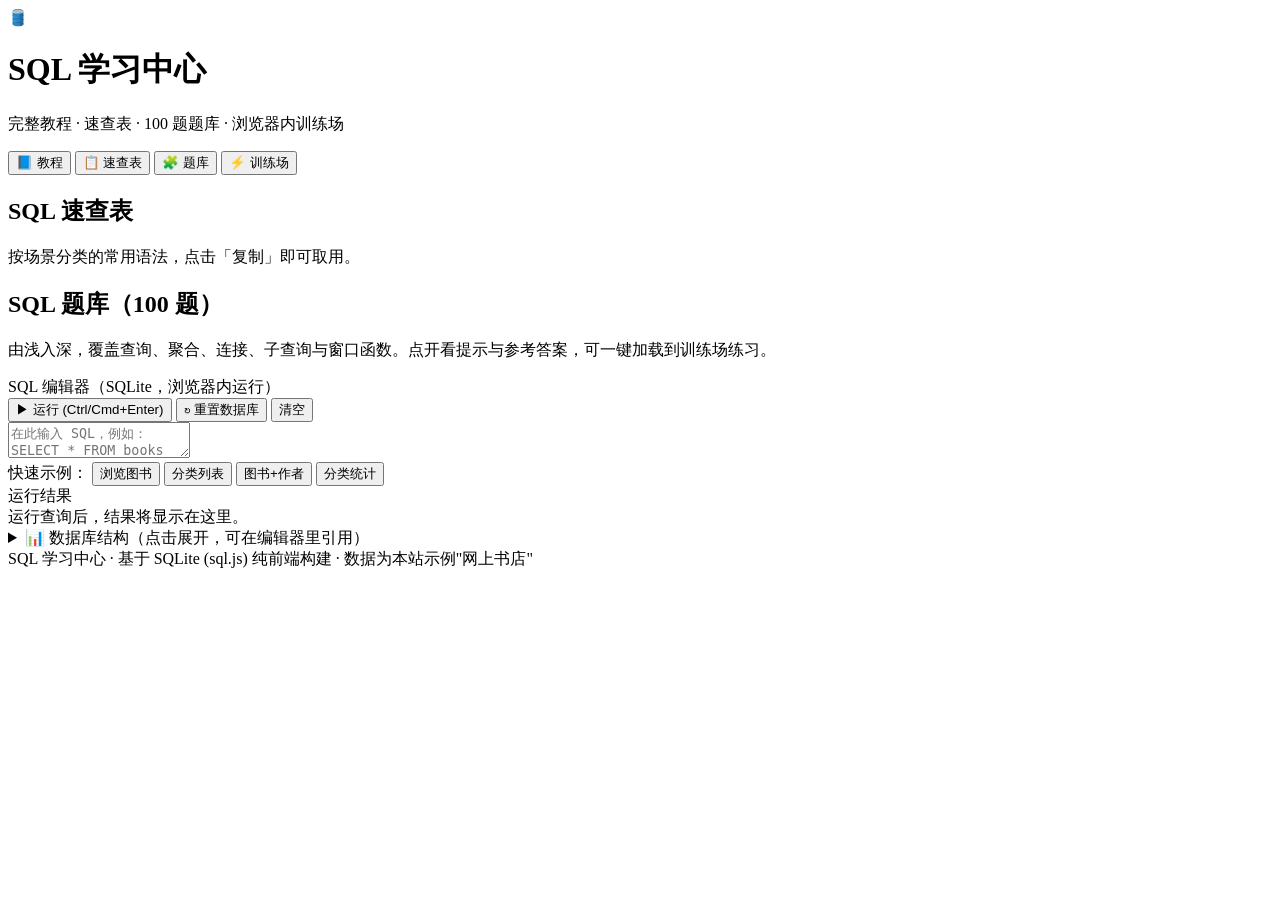
==== index.html @ 4da57998 "Add files via upload" ====
<!DOCTYPE html>
<html lang="zh-CN">
<head>
  <meta charset="UTF-8" />
  <meta name="viewport" content="width=device-width, initial-scale=1.0" />
  <title>SQL 学习中心 · 教程 / 速查表 / 题库 / 训练场</title>
  <link rel="stylesheet" href="css/style.css" />
</head>
<body>
  <header class="topbar">
    <div class="brand">
      <span class="logo">🛢️</span>
      <div>
        <h1>SQL 学习中心</h1>
        <p class="subtitle">完整教程 · 速查表 · 100 题题库 · 浏览器内训练场</p>
      </div>
    </div>
    <nav class="tabs" id="tabs">
      <button class="tab active" data-target="tutorial">📘 教程</button>
      <button class="tab" data-target="cheatsheet">📋 速查表</button>
      <button class="tab" data-target="questions">🧩 题库</button>
      <button class="tab" data-target="practice">⚡ 训练场</button>
    </nav>
  </header>

  <!-- 教程 -->
  <section id="tutorial" class="panel active">
    <aside class="tut-side" id="tutSide"></aside>
    <div class="tut-main" id="tutMain"></div>
  </section>

  <!-- 速查表 -->
  <section id="cheatsheet" class="panel">
    <div class="section-head">
      <h2>SQL 速查表</h2>
      <p>按场景分类的常用语法，点击「复制」即可取用。</p>
    </div>
    <div id="cheatGrid" class="cheat-grid"></div>
  </section>

  <!-- 题库 -->
  <section id="questions" class="panel">
    <div class="section-head">
      <h2>SQL 题库（100 题）</h2>
      <p>由浅入深，覆盖查询、聚合、连接、子查询与窗口函数。点开看提示与参考答案，可一键加载到训练场练习。</p>
    </div>
    <div class="q-filters" id="qFilters"></div>
    <div class="q-stats" id="qStats"></div>
    <div id="qList" class="q-list"></div>
  </section>

  <!-- 训练场 -->
  <section id="practice" class="panel">
    <div class="practice-wrap">
      <div class="editor-col">
        <div class="editor-head">
          <span>SQL 编辑器（SQLite，浏览器内运行）</span>
          <div class="editor-actions">
            <button id="runBtn" class="btn primary">▶ 运行 (Ctrl/Cmd+Enter)</button>
            <button id="resetBtn" class="btn">↻ 重置数据库</button>
            <button id="clearBtn" class="btn">清空</button>
          </div>
        </div>
        <textarea id="sqlInput" spellcheck="false" placeholder="在此输入 SQL，例如：SELECT * FROM books LIMIT 10;"></textarea>
        <div class="editor-quick">
          <span>快速示例：</span>
          <button class="chip" data-q="SELECT * FROM books LIMIT 10;">浏览图书</button>
          <button class="chip" data-q="SELECT name FROM categories;">分类列表</button>
          <button class="chip" data-q="SELECT b.title, a.name AS 作者 FROM books b JOIN authors a ON b.author_id=a.author_id LIMIT 10;">图书+作者</button>
          <button class="chip" data-q="SELECT category_id, COUNT(*) AS 数量 FROM books GROUP BY category_id;">分类统计</button>
        </div>
      </div>
      <div class="result-col">
        <div class="result-head">
          <span>运行结果</span>
          <span id="resultMeta" class="result-meta"></span>
        </div>
        <div id="resultArea" class="result-area">
          <div class="placeholder">运行查询后，结果将显示在这里。</div>
        </div>
        <details class="schema-box">
          <summary>📊 数据库结构（点击展开，可在编辑器里引用）</summary>
          <div id="schemaInfo" class="schema-info"></div>
        </details>
      </div>
    </div>
  </section>

  <footer class="footer">
    <span>SQL 学习中心 · 基于 SQLite (sql.js) 纯前端构建 · 数据为本站示例"网上书店"</span>
  </footer>

  <script src="lib/sql-wasm.js"></script>
  <script src="js/db.js"></script>
  <script src="js/tutorial.js"></script>
  <script src="js/cheatsheet.js"></script>
  <script src="js/questions.js"></script>
  <script src="js/app.js"></script>
</body>
</html>
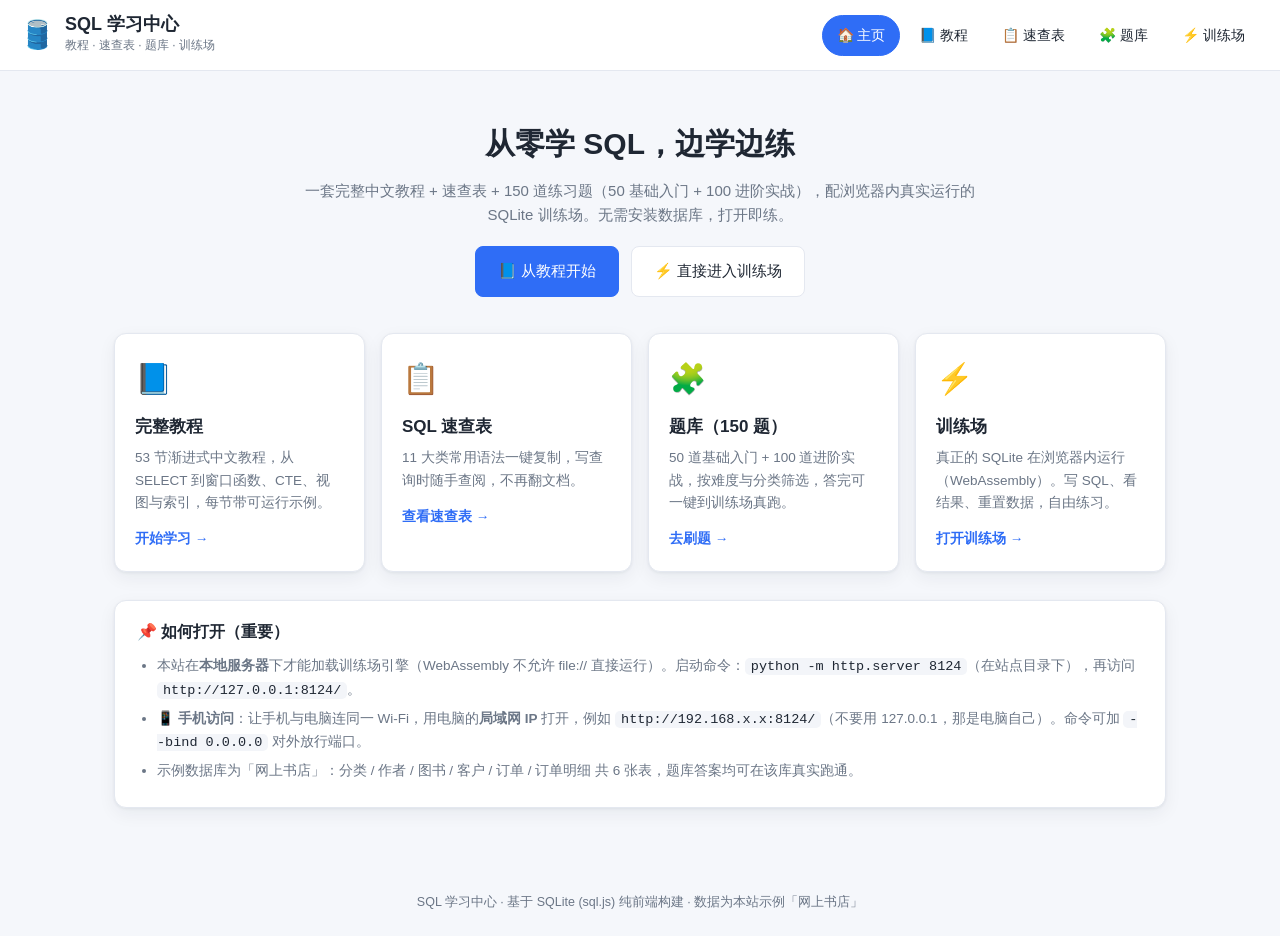
==== commit dda007c0: "update" ====
--- a/index.html
+++ b/index.html
@@ -3,98 +3,79 @@
 <head>
   <meta charset="UTF-8" />
   <meta name="viewport" content="width=device-width, initial-scale=1.0" />
-  <title>SQL 学习中心 · 教程 / 速查表 / 题库 / 训练场</title>
+  <title>SQL 学习中心 · 主页</title>
   <link rel="stylesheet" href="css/style.css" />
 </head>
-<body>
+<body data-page="home">
   <header class="topbar">
     <div class="brand">
+      <button class="menu-toggle" id="menuToggle" aria-label="菜单" aria-expanded="false">☰</button>
       <span class="logo">🛢️</span>
-      <div>
-        <h1>SQL 学习中心</h1>
-        <p class="subtitle">完整教程 · 速查表 · 100 题题库 · 浏览器内训练场</p>
+      <div class="brand-text">
+        <a href="index.html" class="brand-link"><h1>SQL 学习中心</h1></a>
+        <p class="subtitle">教程 · 速查表 · 题库 · 训练场</p>
       </div>
     </div>
-    <nav class="tabs" id="tabs">
-      <button class="tab active" data-target="tutorial">📘 教程</button>
-      <button class="tab" data-target="cheatsheet">📋 速查表</button>
-      <button class="tab" data-target="questions">🧩 题库</button>
-      <button class="tab" data-target="practice">⚡ 训练场</button>
+    <nav class="nav" id="nav">
+      <a href="index.html" data-nav="home">🏠 主页</a>
+      <a href="tutorial.html" data-nav="tutorial">📘 教程</a>
+      <a href="cheatsheet.html" data-nav="cheatsheet">📋 速查表</a>
+      <a href="questions.html" data-nav="questions">🧩 题库</a>
+      <a href="practice.html" data-nav="practice">⚡ 训练场</a>
     </nav>
   </header>
 
-  <!-- 教程 -->
-  <section id="tutorial" class="panel active">
-    <aside class="tut-side" id="tutSide"></aside>
-    <div class="tut-main" id="tutMain"></div>
-  </section>
+  <main class="home">
+    <section class="hero">
+      <h1>从零学 SQL，边学边练</h1>
+      <p>一套完整中文教程 + 速查表 + 150 道练习题（50 基础入门 + 100 进阶实战），配浏览器内真实运行的 SQLite 训练场。无需安装数据库，打开即练。</p>
+      <div class="hero-actions">
+        <a class="btn primary big" href="tutorial.html">📘 从教程开始</a>
+        <a class="btn big" href="practice.html">⚡ 直接进入训练场</a>
+      </div>
+    </section>
 
-  <!-- 速查表 -->
-  <section id="cheatsheet" class="panel">
-    <div class="section-head">
-      <h2>SQL 速查表</h2>
-      <p>按场景分类的常用语法，点击「复制」即可取用。</p>
-    </div>
-    <div id="cheatGrid" class="cheat-grid"></div>
-  </section>
+    <section class="home-cards">
+      <a class="home-card" href="tutorial.html">
+        <div class="hc-icon">📘</div>
+        <h3>完整教程</h3>
+        <p>53 节渐进式中文教程，从 SELECT 到窗口函数、CTE、视图与索引，每节带可运行示例。</p>
+        <span class="hc-go">开始学习 →</span>
+      </a>
+      <a class="home-card" href="cheatsheet.html">
+        <div class="hc-icon">📋</div>
+        <h3>SQL 速查表</h3>
+        <p>11 大类常用语法一键复制，写查询时随手查阅，不再翻文档。</p>
+        <span class="hc-go">查看速查表 →</span>
+      </a>
+      <a class="home-card" href="questions.html">
+        <div class="hc-icon">🧩</div>
+        <h3>题库（150 题）</h3>
+        <p>50 道基础入门 + 100 道进阶实战，按难度与分类筛选，答完可一键到训练场真跑。</p>
+        <span class="hc-go">去刷题 →</span>
+      </a>
+      <a class="home-card" href="practice.html">
+        <div class="hc-icon">⚡</div>
+        <h3>训练场</h3>
+        <p>真正的 SQLite 在浏览器内运行（WebAssembly）。写 SQL、看结果、重置数据，自由练习。</p>
+        <span class="hc-go">打开训练场 →</span>
+      </a>
+    </section>
 
-  <!-- 题库 -->
-  <section id="questions" class="panel">
-    <div class="section-head">
-      <h2>SQL 题库（100 题）</h2>
-      <p>由浅入深，覆盖查询、聚合、连接、子查询与窗口函数。点开看提示与参考答案，可一键加载到训练场练习。</p>
-    </div>
-    <div class="q-filters" id="qFilters"></div>
-    <div class="q-stats" id="qStats"></div>
-    <div id="qList" class="q-list"></div>
-  </section>
-
-  <!-- 训练场 -->
-  <section id="practice" class="panel">
-    <div class="practice-wrap">
-      <div class="editor-col">
-        <div class="editor-head">
-          <span>SQL 编辑器（SQLite，浏览器内运行）</span>
-          <div class="editor-actions">
-            <button id="runBtn" class="btn primary">▶ 运行 (Ctrl/Cmd+Enter)</button>
-            <button id="resetBtn" class="btn">↻ 重置数据库</button>
-            <button id="clearBtn" class="btn">清空</button>
-          </div>
-        </div>
-        <textarea id="sqlInput" spellcheck="false" placeholder="在此输入 SQL，例如：SELECT * FROM books LIMIT 10;"></textarea>
-        <div class="editor-quick">
-          <span>快速示例：</span>
-          <button class="chip" data-q="SELECT * FROM books LIMIT 10;">浏览图书</button>
-          <button class="chip" data-q="SELECT name FROM categories;">分类列表</button>
-          <button class="chip" data-q="SELECT b.title, a.name AS 作者 FROM books b JOIN authors a ON b.author_id=a.author_id LIMIT 10;">图书+作者</button>
-          <button class="chip" data-q="SELECT category_id, COUNT(*) AS 数量 FROM books GROUP BY category_id;">分类统计</button>
-        </div>
-      </div>
-      <div class="result-col">
-        <div class="result-head">
-          <span>运行结果</span>
-          <span id="resultMeta" class="result-meta"></span>
-        </div>
-        <div id="resultArea" class="result-area">
-          <div class="placeholder">运行查询后，结果将显示在这里。</div>
-        </div>
-        <details class="schema-box">
-          <summary>📊 数据库结构（点击展开，可在编辑器里引用）</summary>
-          <div id="schemaInfo" class="schema-info"></div>
-        </details>
-      </div>
-    </div>
-  </section>
+    <section class="home-note">
+      <h3>📌 如何打开（重要）</h3>
+      <ul>
+        <li>本站在<b>本地服务器</b>下才能加载训练场引擎（WebAssembly 不允许 file:// 直接运行）。启动命令：<code>python -m http.server 8124</code>（在站点目录下），再访问 <code>http://127.0.0.1:8124/</code>。</li>
+        <li>📱 <b>手机访问</b>：让手机与电脑连同一 Wi-Fi，用电脑的<b>局域网 IP</b> 打开，例如 <code>http://192.168.x.x:8124/</code>（不要用 127.0.0.1，那是电脑自己）。命令可加 <code>--bind 0.0.0.0</code> 对外放行端口。</li>
+        <li>示例数据库为「网上书店」：分类 / 作者 / 图书 / 客户 / 订单 / 订单明细 共 6 张表，题库答案均可在该库真实跑通。</li>
+      </ul>
+    </section>
+  </main>
 
   <footer class="footer">
-    <span>SQL 学习中心 · 基于 SQLite (sql.js) 纯前端构建 · 数据为本站示例"网上书店"</span>
+    <span>SQL 学习中心 · 基于 SQLite (sql.js) 纯前端构建 · 数据为本站示例「网上书店」</span>
   </footer>
 
-  <script src="lib/sql-wasm.js"></script>
-  <script src="js/db.js"></script>
-  <script src="js/tutorial.js"></script>
-  <script src="js/cheatsheet.js"></script>
-  <script src="js/questions.js"></script>
-  <script src="js/app.js"></script>
+  <script src="js/site.js"></script>
 </body>
 </html>
--- a/css/style.css
+++ b/css/style.css
@@ -0,0 +1,280 @@
+:root {
+  --bg: #f5f7fb;
+  --panel: #ffffff;
+  --ink: #1f2733;
+  --muted: #6b7686;
+  --line: #e4e8f0;
+  --brand: #2f6df6;
+  --brand-soft: #eaf1ff;
+  --green: #1aa86b;
+  --orange: #e8862e;
+  --red: #e0483e;
+  --code-bg: #f3f5f9;
+  --shadow: 0 1px 3px rgba(20,30,50,.06), 0 6px 18px rgba(20,30,50,.06);
+  --radius: 12px;
+}
+
+* { box-sizing: border-box; }
+html, body { margin: 0; padding: 0; }
+body {
+  font-family: -apple-system, BlinkMacSystemFont, "Segoe UI", "PingFang SC", "Microsoft YaHei", sans-serif;
+  background: var(--bg);
+  color: var(--ink);
+  line-height: 1.65;
+  font-size: 15px;
+}
+
+/* ---------- 顶栏 / 导航 ---------- */
+.topbar {
+  position: relative;
+  display: flex; align-items: center; justify-content: space-between;
+  flex-wrap: wrap; gap: 10px;
+  padding: 12px 20px;
+  background: var(--panel);
+  border-bottom: 1px solid var(--line);
+  position: sticky; top: 0; z-index: 30;
+}
+.brand { display: flex; align-items: center; gap: 10px; min-width: 0; }
+.brand .logo { font-size: 28px; }
+.brand h1 { font-size: 18px; margin: 0; line-height: 1.2; }
+.brand-link { text-decoration: none; color: inherit; }
+.subtitle { margin: 0; color: var(--muted); font-size: 12px; }
+.menu-toggle {
+  display: none; border: none; background: transparent; color: var(--ink);
+  font-size: 22px; cursor: pointer; padding: 4px 8px; line-height: 1;
+}
+.nav { display: flex; gap: 4px; flex-wrap: wrap; }
+.nav a {
+  text-decoration: none; color: var(--ink); padding: 8px 14px; border-radius: 999px;
+  font-size: 14px; border: 1px solid transparent; transition: all .15s ease; white-space: nowrap;
+}
+.nav a:hover { border-color: var(--brand); color: var(--brand); }
+.nav a.active { background: var(--brand); color: #fff; border-color: var(--brand); }
+
+/* ---------- 通用内容容器 ---------- */
+main { max-width: 1180px; margin: 0 auto; padding: 22px 24px 60px; }
+.home { max-width: 1100px; }
+.practice-page { max-width: 1280px; }
+.section-head { margin-bottom: 18px; }
+.section-head h2 { margin: 0 0 4px; font-size: 22px; }
+.section-head p { margin: 0; color: var(--muted); max-width: 820px; }
+
+/* ---------- 通用按钮 ---------- */
+.btn {
+  border: 1px solid var(--line); background: #fff; color: var(--ink);
+  padding: 8px 14px; border-radius: 8px; cursor: pointer; font-size: 13.5px;
+  text-decoration: none; display: inline-block; transition: all .15s ease;
+}
+.btn:hover { border-color: var(--brand); color: var(--brand); }
+.btn.primary { background: var(--brand); color: #fff; border-color: var(--brand); }
+.btn.primary:hover { filter: brightness(1.05); color: #fff; }
+.btn.small { padding: 5px 10px; font-size: 12.5px; }
+.btn.big { padding: 12px 22px; font-size: 15px; }
+
+/* ---------- 主页 ---------- */
+.hero { text-align: center; padding: 26px 10px 8px; }
+.hero h1 { font-size: 30px; margin: 0 0 10px; }
+.hero p { color: var(--muted); max-width: 680px; margin: 0 auto 18px; font-size: 15px; }
+.hero-actions { display: flex; gap: 12px; justify-content: center; flex-wrap: wrap; }
+.home-cards { display: grid; grid-template-columns: repeat(auto-fit, minmax(230px, 1fr)); gap: 16px; margin: 28px 0; }
+.home-card {
+  display: block; background: var(--panel); border: 1px solid var(--line);
+  border-radius: var(--radius); padding: 20px; box-shadow: var(--shadow);
+  text-decoration: none; color: inherit;
+  transition: transform .15s ease, box-shadow .15s ease, border-color .15s ease;
+}
+.home-card:hover { transform: translateY(-3px); border-color: var(--brand); }
+.hc-icon { font-size: 30px; }
+.home-card h3 { margin: 10px 0 6px; font-size: 17px; }
+.home-card p { color: var(--muted); font-size: 13.5px; margin: 0 0 12px; }
+.hc-go { color: var(--brand); font-size: 13.5px; font-weight: 600; }
+.home-note {
+  background: var(--panel); border: 1px solid var(--line); border-radius: var(--radius);
+  padding: 18px 22px; box-shadow: var(--shadow);
+}
+.home-note h3 { margin: 0 0 10px; font-size: 16px; }
+.home-note ul { margin: 0; padding-left: 20px; color: var(--muted); font-size: 13.5px; }
+.home-note li { margin: 6px 0; }
+.home-note code { background: var(--code-bg); padding: 1px 6px; border-radius: 5px; color: var(--ink); }
+
+/* ---------- 教程 ---------- */
+.tut-layout { display: flex; gap: 22px; align-items: flex-start; }
+.tut-side {
+  flex: 0 0 220px; position: sticky; top: 84px; align-self: flex-start;
+  background: var(--panel); border: 1px solid var(--line); border-radius: var(--radius);
+  padding: 10px; box-shadow: var(--shadow); max-height: 80vh; overflow: auto;
+}
+.tut-side button {
+  display: block; width: 100%; text-align: left; border: none; background: transparent;
+  padding: 9px 12px; border-radius: 8px; cursor: pointer; color: var(--ink); font-size: 14px;
+}
+.tut-side button:hover { background: var(--brand-soft); }
+.tut-side button.active { background: var(--brand); color: #fff; }
+.tut-main {
+  flex: 1; min-width: 0; background: var(--panel); border: 1px solid var(--line);
+  border-radius: var(--radius); padding: 24px 28px; box-shadow: var(--shadow);
+}
+.tut-main h3 { margin-top: 0; font-size: 21px; }
+.tut-main p { margin: 10px 0; }
+.tut-main ul { padding-left: 20px; }
+.tut-main code {
+  background: var(--code-bg); padding: 1px 6px; border-radius: 5px;
+  font-family: "SFMono-Regular", Consolas, "Liberation Mono", monospace; font-size: 13px;
+}
+.tut-main pre {
+  background: #0f1626; color: #e6ecf5; padding: 14px 16px; border-radius: 10px;
+  overflow: auto; font-size: 13px; line-height: 1.55;
+}
+.tut-main pre code { background: transparent; color: inherit; padding: 0; }
+.tut-tip {
+  background: var(--brand-soft); border-left: 4px solid var(--brand);
+  padding: 10px 14px; border-radius: 8px; margin-top: 16px; color: #234;
+}
+.tut-example-head { display: flex; align-items: center; justify-content: space-between; margin-top: 18px; gap: 10px; flex-wrap: wrap; }
+
+/* ---------- 速查表 ---------- */
+.cheat-grid { display: grid; grid-template-columns: repeat(auto-fill, minmax(320px, 1fr)); gap: 16px; }
+.cheat-card {
+  background: var(--panel); border: 1px solid var(--line); border-radius: var(--radius);
+  padding: 14px 16px; box-shadow: var(--shadow);
+}
+.cheat-card h3 { margin: 0 0 10px; font-size: 16px; color: var(--brand); }
+.cheat-row {
+  display: flex; align-items: center; justify-content: space-between; gap: 10px;
+  padding: 7px 0; border-top: 1px dashed var(--line);
+}
+.cheat-row:first-of-type { border-top: none; }
+.cheat-syntax {
+  font-family: "SFMono-Regular", Consolas, monospace; font-size: 12.8px;
+  background: var(--code-bg); padding: 4px 8px; border-radius: 6px; flex: 1; min-width: 0;
+  overflow-x: auto; white-space: nowrap;
+}
+.cheat-desc { color: var(--muted); font-size: 12.5px; flex: 0 0 88px; text-align: right; }
+.copy-btn {
+  border: none; background: var(--brand-soft); color: var(--brand); cursor: pointer;
+  border-radius: 6px; padding: 4px 8px; font-size: 12px; flex: 0 0 auto;
+}
+.copy-btn:hover { background: var(--brand); color: #fff; }
+
+/* ---------- 题库 ---------- */
+.q-filters { display: flex; flex-direction: column; gap: 8px; margin-bottom: 12px; }
+.filter-row { display: flex; gap: 6px; flex-wrap: wrap; align-items: center; }
+.filter-label { font-size: 12.5px; color: var(--muted); }
+.q-filters button {
+  border: 1px solid var(--line); background: #fff; padding: 6px 13px; border-radius: 999px;
+  cursor: pointer; font-size: 13px;
+}
+.q-filters button.active { background: var(--brand); color: #fff; border-color: var(--brand); }
+.q-stats { color: var(--muted); font-size: 13px; margin-bottom: 14px; }
+.q-list { display: grid; grid-template-columns: repeat(auto-fill, minmax(340px, 1fr)); gap: 14px; }
+.q-card {
+  background: var(--panel); border: 1px solid var(--line); border-radius: var(--radius);
+  padding: 14px 16px; box-shadow: var(--shadow);
+}
+.q-card .q-top { display: flex; align-items: center; gap: 8px; margin-bottom: 6px; }
+.q-no { font-weight: 700; color: var(--brand); font-size: 14px; }
+.q-cat { color: var(--muted); font-size: 12px; }
+.badge { font-size: 11px; padding: 2px 8px; border-radius: 999px; margin-left: auto; }
+.badge.基础入门 { background: #e7f6ee; color: var(--green); }
+.badge.进阶实战 { background: #fdeae8; color: var(--red); }
+.q-q { font-size: 14.5px; margin: 6px 0 10px; }
+.q-actions { display: flex; gap: 8px; flex-wrap: wrap; }
+.q-body { margin-top: 10px; border-top: 1px dashed var(--line); padding-top: 10px; display: none; }
+.q-body.open { display: block; }
+.q-body .lbl { font-size: 12px; color: var(--muted); margin: 8px 0 3px; }
+.q-body pre { background: #0f1626; color: #e6ecf5; padding: 10px 12px; border-radius: 8px; overflow: auto; font-size: 12.5px; }
+.q-body code { background: transparent; }
+
+/* ---------- 题库带过来的题目面板 ---------- */
+.question-panel {
+  background: var(--brand-soft); border: 1px solid #cfe0ff; border-radius: var(--radius);
+  padding: 14px 16px; margin-bottom: 16px; box-shadow: var(--shadow);
+}
+.qm-head { display: flex; align-items: center; gap: 8px; margin-bottom: 6px; }
+.qm-no { font-weight: 700; color: var(--brand); font-size: 14px; }
+.qm-q { font-size: 15px; margin: 6px 0 12px; }
+.qm-actions { display: flex; gap: 8px; flex-wrap: wrap; }
+.qm-hint { margin-top: 10px; background: #fff; border-left: 4px solid var(--brand); padding: 8px 12px; border-radius: 8px; font-size: 13.5px; }
+
+/* ---------- 训练场 ---------- */
+.practice-wrap { display: flex; gap: 18px; align-items: stretch; }
+.editor-col { flex: 1 1 50%; min-width: 320px; display: flex; flex-direction: column; }
+.result-col { flex: 1 1 50%; min-width: 320px; display: flex; flex-direction: column; }
+.editor-head, .result-head {
+  display: flex; align-items: center; justify-content: space-between; gap: 10px;
+  background: var(--panel); border: 1px solid var(--line); border-radius: var(--radius) var(--radius) 0 0;
+  padding: 10px 14px; font-size: 13.5px; flex-wrap: wrap;
+}
+.editor-actions { display: flex; gap: 6px; flex-wrap: wrap; }
+.engine-status { font-size: 12px; color: var(--orange); margin-left: 8px; }
+#sqlInput {
+  width: 100%; min-height: 320px; resize: vertical; border: 1px solid var(--line);
+  border-top: none; border-radius: 0 0 var(--radius) var(--radius);
+  padding: 14px 16px; font-family: "SFMono-Regular", Consolas, monospace; font-size: 16px;
+  line-height: 1.6; background: #0f1626; color: #e6ecf5; outline: none;
+}
+.editor-quick { margin-top: 10px; display: flex; gap: 8px; flex-wrap: wrap; align-items: center; font-size: 12.5px; color: var(--muted); }
+.chip { border: 1px solid var(--line); background: #fff; border-radius: 999px; padding: 4px 12px; cursor: pointer; font-size: 12.5px; }
+.chip:hover { border-color: var(--brand); color: var(--brand); }
+.result-area {
+  flex: 1; min-height: 320px; background: var(--panel); border: 1px solid var(--line);
+  border-top: none; border-radius: 0 0 var(--radius) var(--radius); padding: 14px; overflow: auto;
+}
+.result-area .placeholder { color: var(--muted); text-align: center; margin-top: 90px; }
+.result-meta { color: var(--muted); font-size: 12.5px; }
+.tbl-scroll { overflow-x: auto; }
+table.result-tbl { border-collapse: collapse; width: 100%; font-size: 13px; }
+table.result-tbl th, table.result-tbl td {
+  border: 1px solid var(--line); padding: 6px 10px; text-align: left; white-space: nowrap;
+}
+table.result-tbl th { background: var(--brand-soft); position: sticky; top: 0; }
+table.result-tbl tr:nth-child(even) td { background: #fafbfe; }
+.err-box { background: #fdecea; border: 1px solid #f5c6c2; color: #a3231b; padding: 12px 14px; border-radius: 8px; font-size: 13px; white-space: pre-wrap; }
+.ok-box { background: #e7f6ee; border: 1px solid #b7e3cb; color: #157a4d; padding: 10px 14px; border-radius: 8px; font-size: 13px; }
+.schema-box { margin-top: 12px; background: var(--panel); border: 1px solid var(--line); border-radius: var(--radius); padding: 8px 14px; }
+.schema-box summary { cursor: pointer; font-size: 13.5px; }
+.schema-info { font-size: 12.5px; color: var(--muted); margin-top: 8px; }
+.schema-info code { background: var(--code-bg); padding: 1px 5px; border-radius: 4px; color: var(--ink); }
+
+/* ---------- 页脚 ---------- */
+.footer { text-align: center; color: var(--muted); font-size: 12.5px; padding: 24px; }
+
+/* ---------- 响应式（手机 / 平板） ---------- */
+@media (max-width: 860px) {
+  .practice-wrap { flex-direction: column; }
+  #sqlInput { min-height: 220px; }
+  .result-area { min-height: 240px; }
+}
+
+@media (max-width: 760px) {
+  .menu-toggle { display: block; }
+  .nav {
+    display: none; position: absolute; top: 100%; left: 0; right: 0;
+    flex-direction: column; gap: 2px; background: var(--panel);
+    border-bottom: 1px solid var(--line); padding: 8px; box-shadow: var(--shadow); z-index: 40;
+  }
+  .nav.open { display: flex; }
+  .nav a { padding: 12px 14px; border-radius: 8px; }
+
+  .topbar { padding: 10px 14px; }
+  .subtitle { display: none; }
+  main { padding: 16px 14px 50px; }
+  .home { padding: 16px 14px 50px; }
+
+  .tut-layout { flex-direction: column; }
+  .tut-side {
+    position: static; width: 100%; max-height: none; display: flex; gap: 6px;
+    overflow-x: auto; padding-bottom: 6px;
+  }
+  .tut-side button { width: auto; white-space: nowrap; }
+  .tut-main { padding: 18px 16px; }
+
+  .cheat-grid, .q-list { grid-template-columns: 1fr; }
+  .cheat-desc { flex-basis: 70px; }
+  .hero h1 { font-size: 24px; }
+}
+
+@media (max-width: 420px) {
+  .editor-actions .btn { padding: 7px 10px; font-size: 12.5px; }
+  .q-actions .btn { flex: 1 1 auto; text-align: center; }
+}
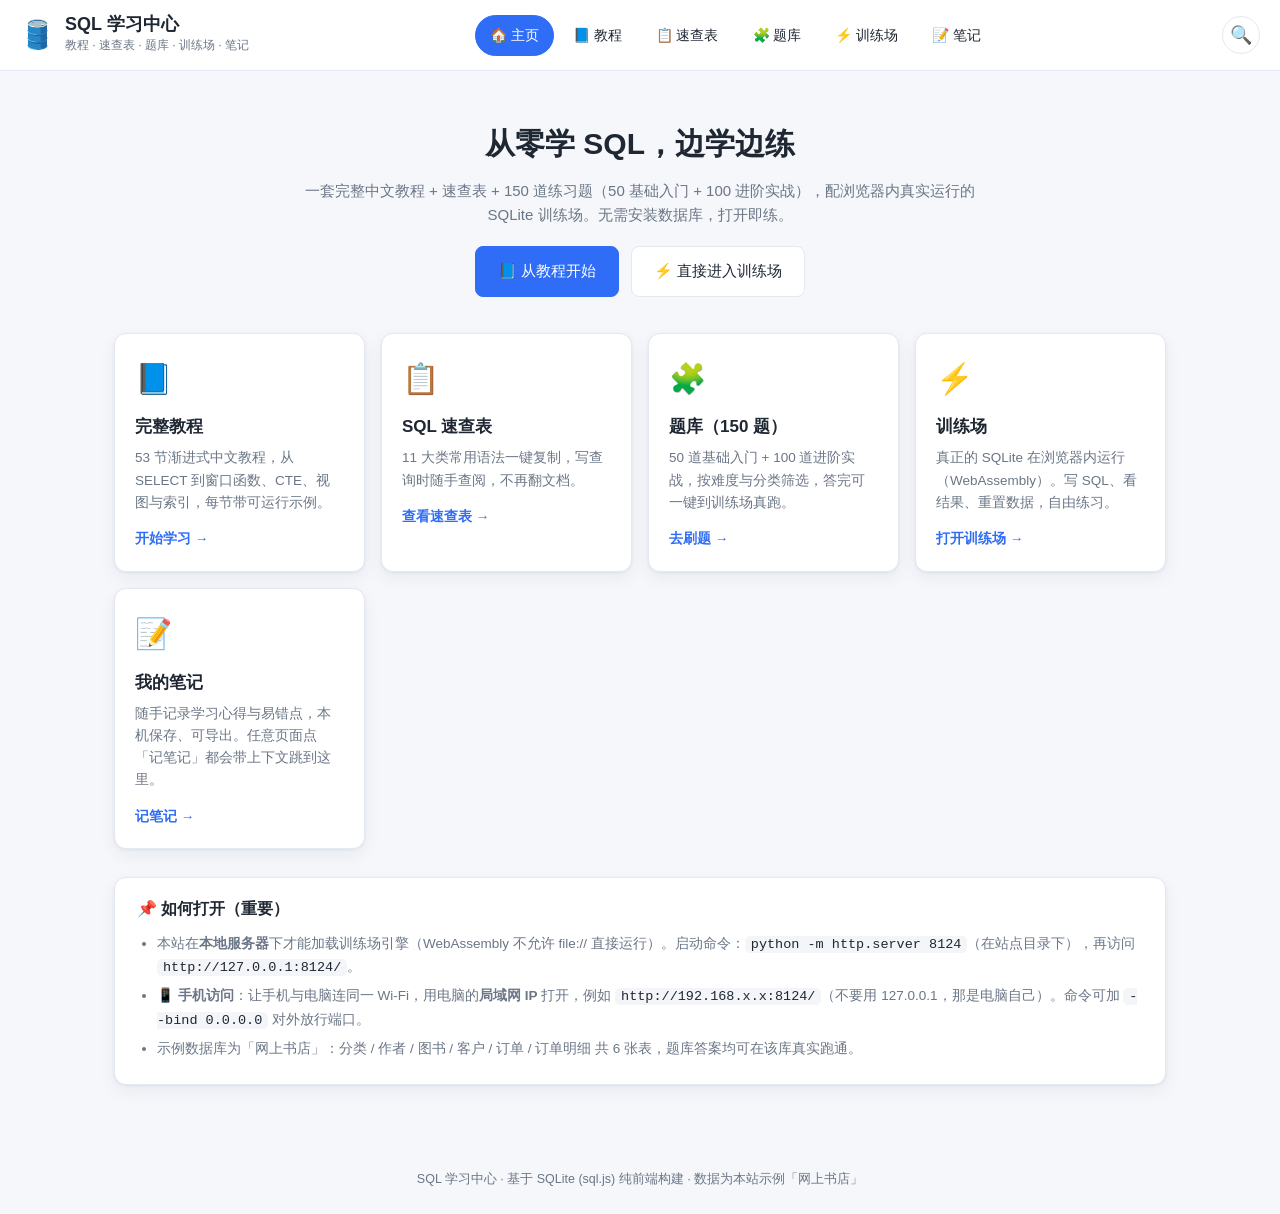
==== commit 2d16014b: "添加练习次数和笔记" ====
--- a/index.html
+++ b/index.html
@@ -13,7 +13,7 @@
       <span class="logo">🛢️</span>
       <div class="brand-text">
         <a href="index.html" class="brand-link"><h1>SQL 学习中心</h1></a>
-        <p class="subtitle">教程 · 速查表 · 题库 · 训练场</p>
+        <p class="subtitle">教程 · 速查表 · 题库 · 训练场 · 笔记</p>
       </div>
     </div>
     <nav class="nav" id="nav">
@@ -22,6 +22,7 @@
       <a href="cheatsheet.html" data-nav="cheatsheet">📋 速查表</a>
       <a href="questions.html" data-nav="questions">🧩 题库</a>
       <a href="practice.html" data-nav="practice">⚡ 训练场</a>
+      <a href="notes.html" data-nav="notes">📝 笔记</a>
     </nav>
   </header>
 
@@ -60,6 +61,12 @@
         <p>真正的 SQLite 在浏览器内运行（WebAssembly）。写 SQL、看结果、重置数据，自由练习。</p>
         <span class="hc-go">打开训练场 →</span>
       </a>
+      <a class="home-card" href="notes.html">
+        <div class="hc-icon">📝</div>
+        <h3>我的笔记</h3>
+        <p>随手记录学习心得与易错点，本机保存、可导出。任意页面点「记笔记」都会带上下文跳到这里。</p>
+        <span class="hc-go">记笔记 →</span>
+      </a>
     </section>
 
     <section class="home-note">
--- a/css/style.css
+++ b/css/style.css
@@ -110,6 +110,12 @@
 }
 .tut-side button:hover { background: var(--brand-soft); }
 .tut-side button.active { background: var(--brand); color: #fff; }
+.tut-part {
+  font-size: 12px; font-weight: 700; color: var(--muted); letter-spacing: .03em;
+  padding: 14px 12px 5px; margin-top: 4px; border-top: 1px solid var(--line);
+}
+.tut-part:first-child { border-top: none; margin-top: 0; }
+.toc-toggle { display: none; }
 .tut-main {
   flex: 1; min-width: 0; background: var(--panel); border: 1px solid var(--line);
   border-radius: var(--radius); padding: 24px 28px; box-shadow: var(--shadow);
@@ -132,24 +138,25 @@
 }
 .tut-example-head { display: flex; align-items: center; justify-content: space-between; margin-top: 18px; gap: 10px; flex-wrap: wrap; }
 
-/* ---------- 速查表 ---------- */
-.cheat-grid { display: grid; grid-template-columns: repeat(auto-fill, minmax(320px, 1fr)); gap: 16px; }
+/* ---------- 速查表（题库式卡片） ---------- */
+.cheat-grid { display: grid; grid-template-columns: repeat(auto-fill, minmax(300px, 1fr)); gap: 14px; }
 .cheat-card {
   background: var(--panel); border: 1px solid var(--line); border-radius: var(--radius);
-  padding: 14px 16px; box-shadow: var(--shadow);
-}
-.cheat-card h3 { margin: 0 0 10px; font-size: 16px; color: var(--brand); }
-.cheat-row {
-  display: flex; align-items: center; justify-content: space-between; gap: 10px;
-  padding: 7px 0; border-top: 1px dashed var(--line);
-}
-.cheat-row:first-of-type { border-top: none; }
+  padding: 12px 14px; box-shadow: var(--shadow);
+  display: flex; flex-direction: column; gap: 8px;
+}
+.cheat-card-head { display: flex; }
+.cheat-group {
+  font-size: 11px; padding: 2px 8px; border-radius: 999px;
+  background: var(--brand-soft); color: var(--brand); font-weight: 600;
+}
 .cheat-syntax {
-  font-family: "SFMono-Regular", Consolas, monospace; font-size: 12.8px;
-  background: var(--code-bg); padding: 4px 8px; border-radius: 6px; flex: 1; min-width: 0;
-  overflow-x: auto; white-space: nowrap;
-}
-.cheat-desc { color: var(--muted); font-size: 12.5px; flex: 0 0 88px; text-align: right; }
+  font-family: "SFMono-Regular", Consolas, monospace; font-size: 12.8px; line-height: 1.5;
+  background: #0f1626; color: #e6ecf5; padding: 10px 12px; border-radius: 8px;
+  overflow-x: auto; white-space: pre; margin: 0;
+}
+.cheat-meta { display: flex; align-items: center; justify-content: space-between; gap: 10px; }
+.cheat-desc { color: var(--muted); font-size: 12.5px; }
 .copy-btn {
   border: none; background: var(--brand-soft); color: var(--brand); cursor: pointer;
   border-radius: 6px; padding: 4px 8px; font-size: 12px; flex: 0 0 auto;
@@ -262,15 +269,19 @@
   .home { padding: 16px 14px 50px; }
 
   .tut-layout { flex-direction: column; }
-  .tut-side {
-    position: static; width: 100%; max-height: none; display: flex; gap: 6px;
-    overflow-x: auto; padding-bottom: 6px;
+  .toc-toggle {
+    display: flex; align-items: center; justify-content: center; gap: 6px;
+    width: 100%; border: 1px solid var(--line); background: #fff; border-radius: 10px;
+    padding: 12px; font-size: 14px; cursor: pointer; margin-bottom: 12px; color: var(--ink);
   }
-  .tut-side button { width: auto; white-space: nowrap; }
+  .tut-side { display: none; }
+  .tut-side.open {
+    display: block; position: fixed; top: 0; left: 0; right: 0; bottom: 0; z-index: 60;
+    background: var(--panel); padding: 16px; max-height: none; overflow: auto; box-shadow: var(--shadow);
+  }
   .tut-main { padding: 18px 16px; }
 
   .cheat-grid, .q-list { grid-template-columns: 1fr; }
-  .cheat-desc { flex-basis: 70px; }
   .hero h1 { font-size: 24px; }
 }
 
@@ -278,3 +289,104 @@
   .editor-actions .btn { padding: 7px 10px; font-size: 12.5px; }
   .q-actions .btn { flex: 1 1 auto; text-align: center; }
 }
+
+/* ---------- 练习次数 / 笔记入口 ---------- */
+.q-prac {
+  font-size: 11px; color: var(--muted); background: var(--code-bg);
+  padding: 2px 8px; border-radius: 999px; margin-left: 6px;
+}
+.qm-count {
+  font-size: 12.5px; color: var(--brand); font-weight: 600;
+  background: #fff; border: 1px dashed #cfe0ff; border-radius: 8px;
+  padding: 5px 10px; margin: 4px 0 10px; display: inline-block;
+}
+.tut-note { margin-top: 18px; }
+.cheat-links { display: inline-flex; gap: 8px; align-items: center; }
+.cheat-note {
+  text-decoration: none; font-size: 13px; color: var(--muted);
+  border: 1px solid var(--line); border-radius: 6px; padding: 3px 7px;
+}
+.cheat-note:hover { border-color: var(--brand); color: var(--brand); }
+
+/* ---------- 笔记页 ---------- */
+.notes-page { max-width: 980px; }
+.note-composer {
+  background: var(--panel); border: 1px solid var(--line); border-radius: var(--radius);
+  padding: 16px; box-shadow: var(--shadow); margin-bottom: 14px;
+  display: flex; flex-direction: column; gap: 10px;
+}
+.note-row { display: flex; gap: 10px; }
+.note-input {
+  flex: 1; width: 100%; border: 1px solid var(--line); border-radius: 8px;
+  padding: 9px 12px; font-size: 14px; outline: none; background: #fff; color: var(--ink);
+}
+.note-input:focus { border-color: var(--brand); }
+.note-input.ctx { font-size: 13px; color: var(--muted); }
+.note-textarea {
+  width: 100%; min-height: 150px; resize: vertical; border: 1px solid var(--line);
+  border-radius: 8px; padding: 12px 14px; font-size: 14px; line-height: 1.6;
+  font-family: inherit; outline: none; color: var(--ink); background: #fff;
+}
+.note-textarea:focus { border-color: var(--brand); }
+.note-composer-actions { display: flex; gap: 10px; }
+.note-toolbar {
+  display: flex; align-items: center; gap: 10px; flex-wrap: wrap;
+  margin-bottom: 14px;
+}
+.note-toolbar .note-input { flex: 1 1 240px; max-width: 360px; }
+.note-count { font-size: 12.5px; color: var(--muted); }
+.note-list { display: grid; grid-template-columns: repeat(auto-fill, minmax(320px, 1fr)); gap: 14px; }
+.note-card {
+  background: var(--panel); border: 1px solid var(--line); border-radius: var(--radius);
+  padding: 14px 16px; box-shadow: var(--shadow); display: flex; flex-direction: column; gap: 6px;
+}
+.note-head { display: flex; align-items: baseline; justify-content: space-between; gap: 10px; }
+.note-title { font-size: 15px; font-weight: 700; color: var(--ink); }
+.note-time { font-size: 11.5px; color: var(--muted); flex: 0 0 auto; }
+.note-ctx {
+  font-size: 12px; color: var(--brand); background: var(--brand-soft);
+  border-radius: 6px; padding: 3px 8px; align-self: flex-start;
+}
+.note-content { font-size: 13.5px; color: #334; white-space: pre-wrap; word-break: break-word; }
+.note-actions { display: flex; gap: 8px; margin-top: 4px; }
+
+/* ---------- 全网搜索 ---------- */
+.search-toggle {
+  border: 1px solid var(--line); background: #fff; color: var(--ink);
+  border-radius: 999px; width: 38px; height: 38px; font-size: 18px; cursor: pointer; flex: 0 0 auto;
+  display: inline-flex; align-items: center; justify-content: center;
+}
+.search-toggle:hover { border-color: var(--brand); }
+.search-modal { position: fixed; inset: 0; z-index: 100; display: flex; }
+.search-modal[hidden] { display: none; }
+.search-overlay { position: absolute; inset: 0; background: rgba(15,22,38,.45); }
+.search-panel {
+  position: relative; margin: 7vh auto 0; width: min(700px, 92vw); max-height: 86vh;
+  background: var(--panel); border-radius: 14px; box-shadow: var(--shadow);
+  display: flex; flex-direction: column; overflow: hidden;
+}
+.search-bar { display: flex; align-items: center; gap: 8px; padding: 10px 12px; border-bottom: 1px solid var(--line); }
+.search-bar input {
+  flex: 1; border: none; outline: none; font-size: 16px; padding: 8px;
+  background: transparent; color: var(--ink);
+}
+.search-close { border: none; background: transparent; font-size: 20px; cursor: pointer; color: var(--muted); padding: 4px 8px; line-height: 1; }
+.search-results { overflow: auto; padding: 8px 12px 16px; -webkit-overflow-scrolling: touch; }
+.search-empty { color: var(--muted); text-align: center; padding: 32px 10px; font-size: 13.5px; }
+.search-group { margin-top: 8px; }
+.search-group-h { font-size: 12.5px; color: var(--muted); font-weight: 700; margin: 8px 2px 4px; }
+.search-item {
+  display: flex; align-items: center; gap: 8px; text-decoration: none; color: var(--ink);
+  padding: 10px; border-radius: 8px; font-size: 14px; border: 1px solid transparent;
+}
+.search-item:hover { background: var(--brand-soft); border-color: #cfe0ff; }
+.si-type { font-size: 11px; font-weight: 700; padding: 2px 7px; border-radius: 6px; flex: 0 0 auto; color: #fff; }
+.si-type.tut { background: var(--brand); }
+.si-type.cheat { background: var(--orange); }
+.si-type.q { background: var(--green); }
+.search-item code {
+  font-family: "SFMono-Regular", Consolas, monospace; font-size: 12.5px;
+  background: var(--code-bg); padding: 2px 6px; border-radius: 5px; color: var(--ink);
+}
+.si-desc { color: var(--muted); font-size: 12px; overflow: hidden; text-overflow: ellipsis; white-space: nowrap; }
+.search-more { color: var(--muted); font-size: 12px; padding: 4px 10px; }
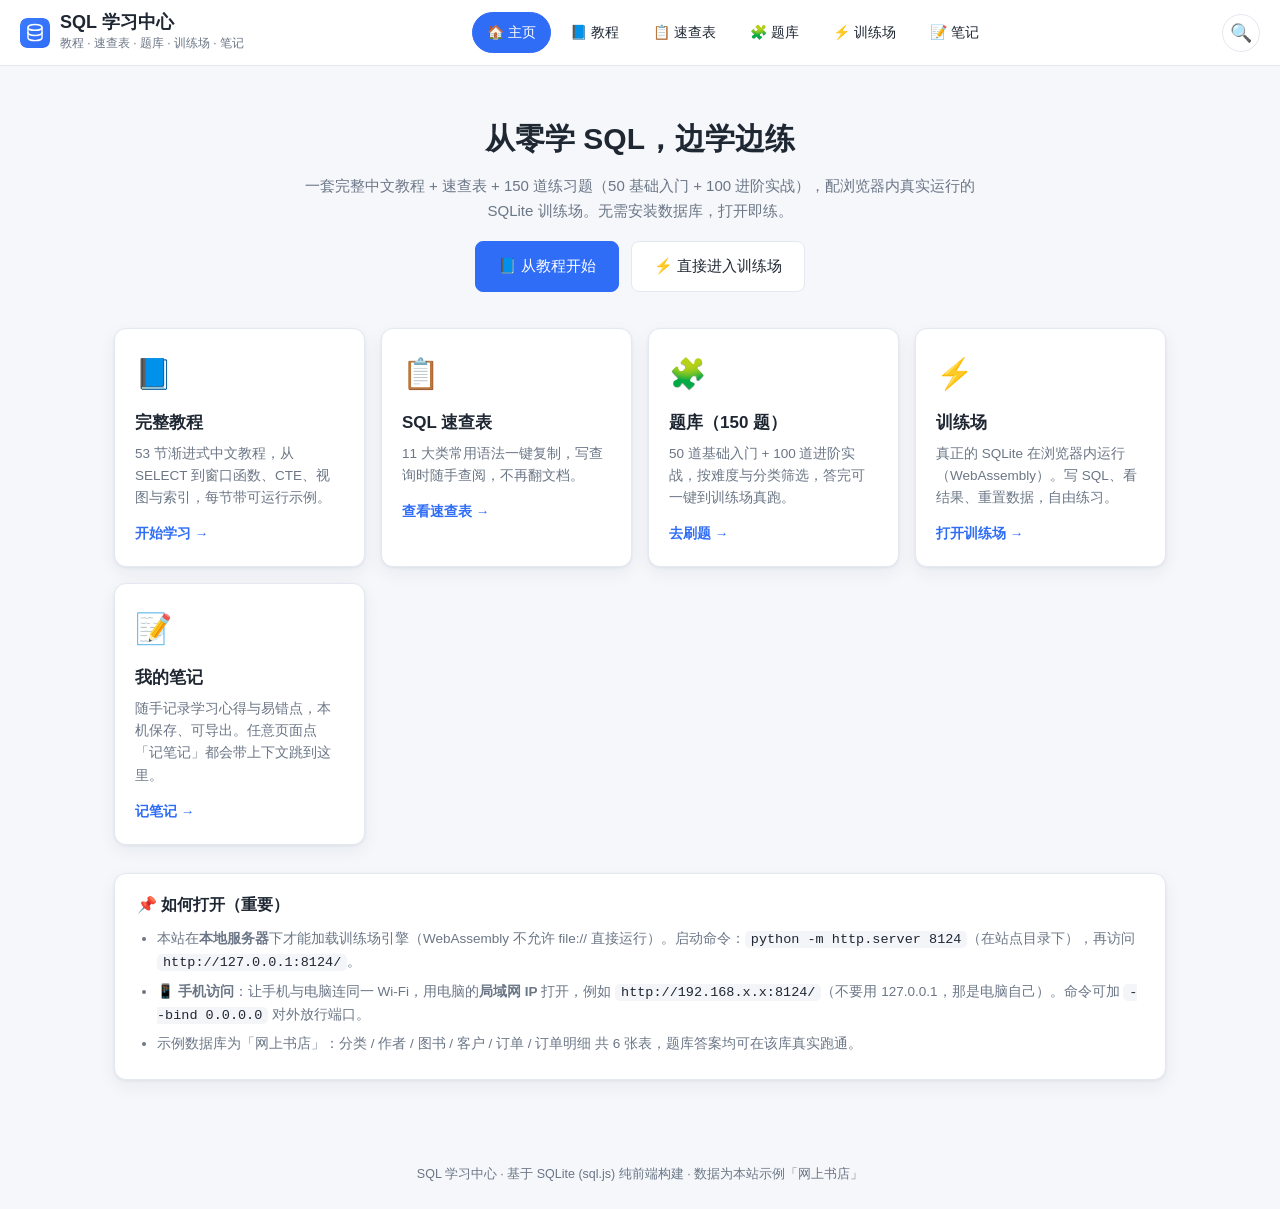
==== commit f21a026b: "update" ====
--- a/index.html
+++ b/index.html
@@ -3,6 +3,13 @@
 <head>
   <meta charset="UTF-8" />
   <meta name="viewport" content="width=device-width, initial-scale=1.0" />
+  <link rel="icon" type="image/svg+xml" href="assets/icon.svg" />
+  <link rel="manifest" href="manifest.webmanifest" />
+  <link rel="apple-touch-icon" href="assets/icon-180.png" />
+  <meta name="theme-color" content="#2f6df6" />
+  <meta name="apple-mobile-web-app-capable" content="yes" />
+  <meta name="apple-mobile-web-app-status-bar-style" content="default" />
+  <meta name="apple-mobile-web-app-title" content="SQL学习" />
   <title>SQL 学习中心 · 主页</title>
   <link rel="stylesheet" href="css/style.css" />
 </head>
@@ -10,7 +17,7 @@
   <header class="topbar">
     <div class="brand">
       <button class="menu-toggle" id="menuToggle" aria-label="菜单" aria-expanded="false">☰</button>
-      <span class="logo">🛢️</span>
+      <img class="logo-img" src="assets/icon.svg" alt="SQL 学习中心" />
       <div class="brand-text">
         <a href="index.html" class="brand-link"><h1>SQL 学习中心</h1></a>
         <p class="subtitle">教程 · 速查表 · 题库 · 训练场 · 笔记</p>
--- a/css/style.css
+++ b/css/style.css
@@ -36,6 +36,7 @@
 }
 .brand { display: flex; align-items: center; gap: 10px; min-width: 0; }
 .brand .logo { font-size: 28px; }
+.logo-img { width: 30px; height: 30px; display: block; border-radius: 7px; }
 .brand h1 { font-size: 18px; margin: 0; line-height: 1.2; }
 .brand-link { text-decoration: none; color: inherit; }
 .subtitle { margin: 0; color: var(--muted); font-size: 12px; }
@@ -116,6 +117,15 @@
 }
 .tut-part:first-child { border-top: none; margin-top: 0; }
 .toc-toggle { display: none; }
+/* 教程目录抽屉标题栏：桌面端隐藏，仅移动端显示 */
+.tut-drawer-head { display: none; }
+/* 教程内容表格：窄屏可横向滚动，避免溢出截断 */
+.tut-main table { display: block; width: 100%; overflow-x: auto; border-collapse: collapse; margin: 12px 0; }
+.tut-main th, .tut-main td { border: 1px solid var(--line); padding: 6px 10px; text-align: left; font-size: 13px; }
+.tut-main th { background: var(--brand-soft); }
+/* 返回题库按钮（训练场题目模式） */
+.btn.back { border-color: var(--green); color: var(--green); }
+.btn.back:hover { background: var(--green); color: #fff; }
 .tut-main {
   flex: 1; min-width: 0; background: var(--panel); border: 1px solid var(--line);
   border-radius: var(--radius); padding: 24px 28px; box-shadow: var(--shadow);
@@ -277,9 +287,29 @@
   .tut-side { display: none; }
   .tut-side.open {
     display: block; position: fixed; top: 0; left: 0; right: 0; bottom: 0; z-index: 60;
-    background: var(--panel); padding: 16px; max-height: none; overflow: auto; box-shadow: var(--shadow);
+    background: var(--panel); padding: 16px; max-height: none; overflow: auto;
+    padding-bottom: 90px; overscroll-behavior: contain; box-shadow: var(--shadow);
   }
-  .tut-main { padding: 18px 16px; }
+  /* 抽屉标题栏（移动端显示） */
+  .tut-drawer-head {
+    display: flex; align-items: center; justify-content: space-between;
+    padding-bottom: 10px; margin-bottom: 8px; border-bottom: 1px solid var(--line);
+    position: sticky; top: -16px; background: var(--panel); z-index: 2;
+  }
+  .tdh-title { font-weight: 700; font-size: 15px; color: var(--ink); }
+  .tdh-close {
+    border: none; background: var(--brand-soft); color: var(--brand);
+    width: 32px; height: 32px; border-radius: 50%; font-size: 15px; cursor: pointer; line-height: 1;
+  }
+  .tdh-close:hover { background: var(--brand); color: #fff; }
+  .tut-main { padding: 18px 16px; font-size: 15.5px; line-height: 1.75; }
+  .tut-main h3 { font-size: 19px; line-height: 1.4; }
+  .tut-main p { margin: 12px 0; }
+  .tut-main code { font-size: 13px; overflow-wrap: anywhere; }
+  .tut-main pre { font-size: 12.5px; padding: 12px 12px; }
+  .tut-main th, .tut-main td { font-size: 12.5px; padding: 6px 8px; }
+  /* 滚动定位时给 sticky 顶栏让位，避免内容被遮住 */
+  main, .home, .tut-main h3 { scroll-margin-top: 64px; }
 
   .cheat-grid, .q-list { grid-template-columns: 1fr; }
   .hero h1 { font-size: 24px; }
